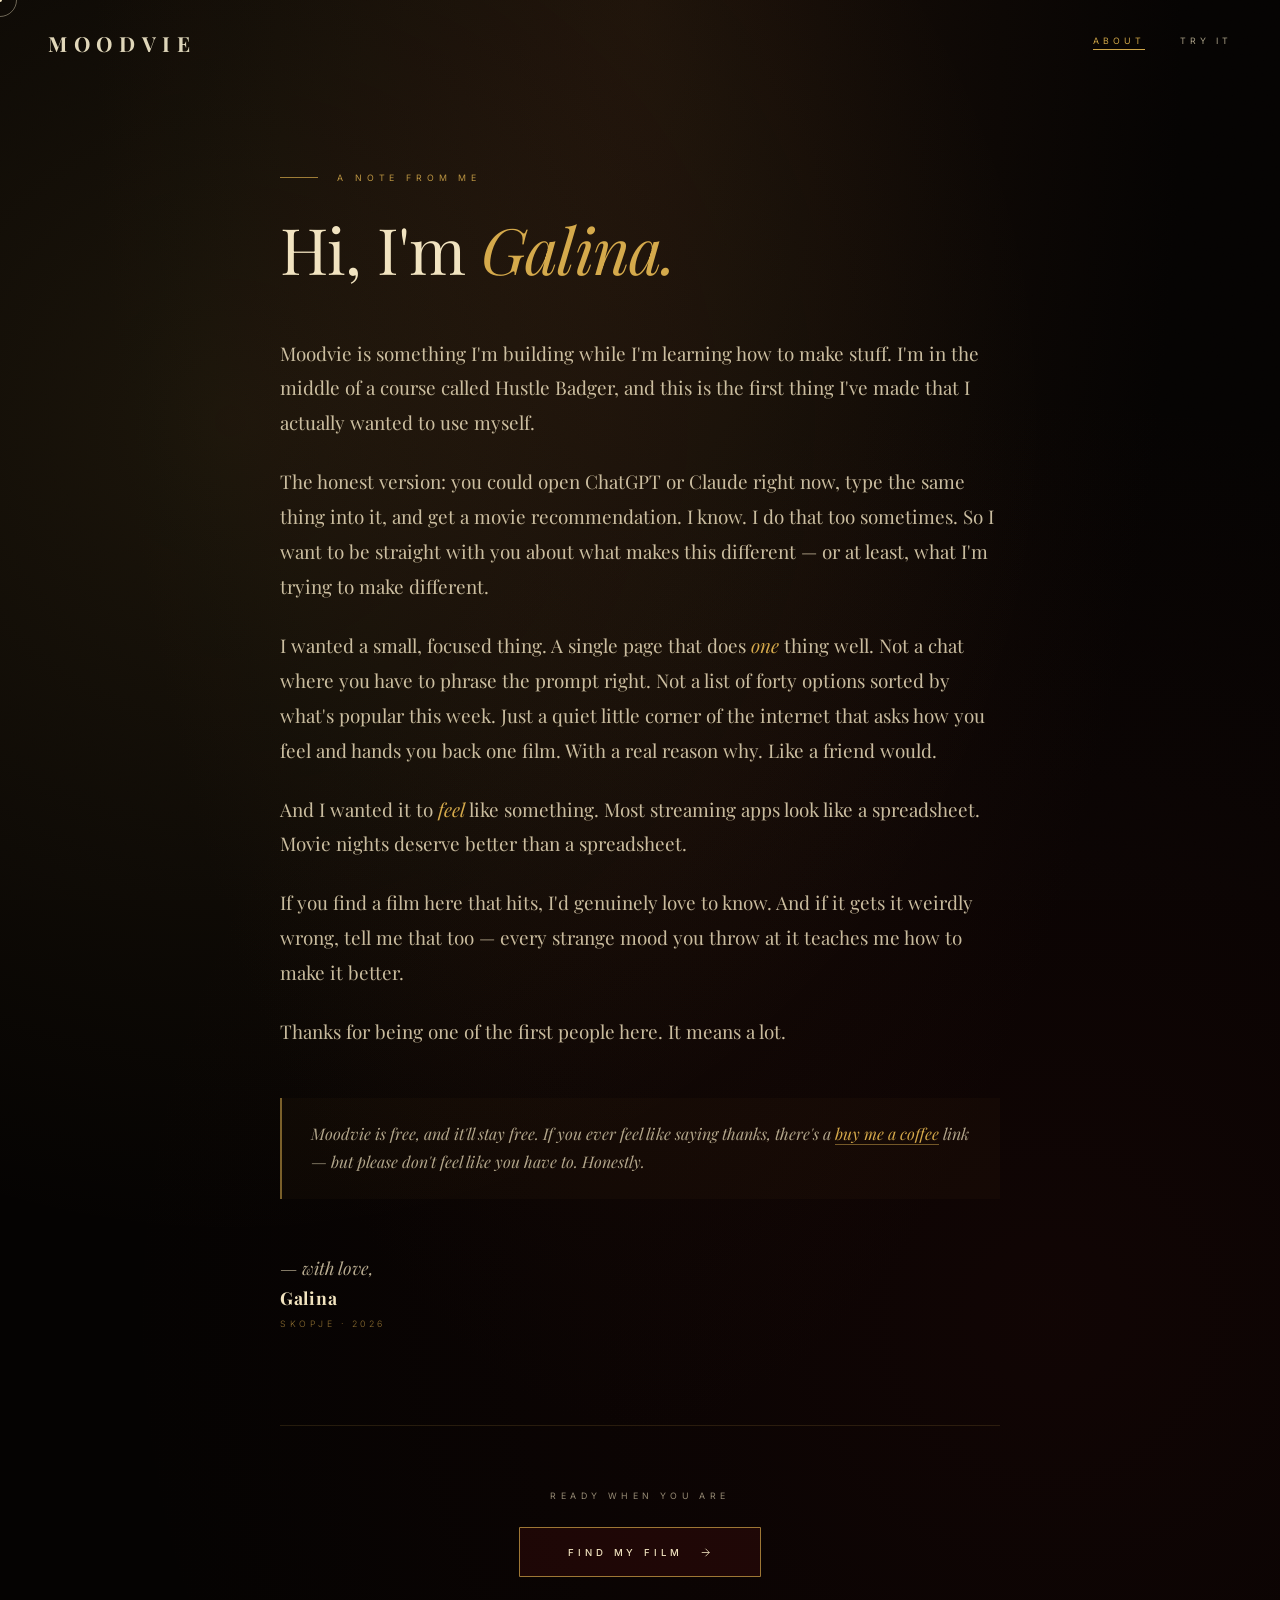
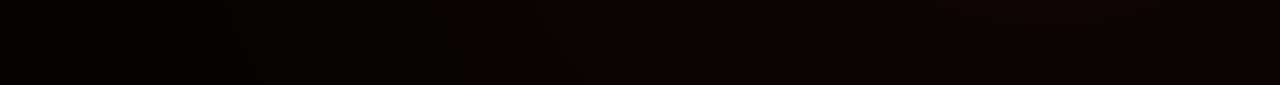
==== about.html @ 8b794652 "Initial commit — Moodvie: mood-based movie recommendations Cinematic landing page with 3D poster rin" ====
<!DOCTYPE html>
<html lang="en">
<head>
  <meta charset="UTF-8">
  <meta name="viewport" content="width=device-width, initial-scale=1.0">
  <title>About · Moodvie</title>
  <link rel="preconnect" href="https://fonts.googleapis.com">
  <link rel="preconnect" href="https://fonts.gstatic.com" crossorigin>
  <link href="https://fonts.googleapis.com/css2?family=Playfair+Display:ital,wght@0,400;0,700;0,900;1,400;1,700&family=Inter:wght@300;400;500;600&display=swap" rel="stylesheet">
  <style>
    *, *::before, *::after { box-sizing:border-box; margin:0; padding:0; }
    :root {
      --cream:  #f1e3bf;
      --gold:   #d4a84a;
      --amber:  #b4761e;
      --crimson:#7a1818;
      --ink:    #1a0f08;
      --deep:   #050302;
      --serif:  'Playfair Display', Georgia, serif;
      --sans:   'Inter', sans-serif;
    }
    html, body {
      width:100%;
      background:#050302;
      color:var(--cream);
      font-family:var(--sans);
      overflow-x:hidden;
      cursor:none;
      -webkit-font-smoothing:antialiased;
    }

    /* Custom cursor */
    .cursor {
      position:fixed; top:0; left:0;
      width:34px; height:34px;
      border:1px solid rgba(241,227,191,0.45); border-radius:50%;
      pointer-events:none; z-index:9999;
      transform:translate(-50%,-50%);
      mix-blend-mode:difference;
      transition:width .35s, height .35s, border-color .35s;
    }
    .cursor-dot {
      position:fixed; top:0; left:0;
      width:4px; height:4px;
      background:var(--cream); border-radius:50%;
      pointer-events:none; z-index:10000;
      transform:translate(-50%,-50%);
    }
    body:has(a:hover) .cursor { width:70px; height:70px; border-color:rgba(212,168,74,0.95); }

    /* Film grain */
    .grain {
      position:fixed; inset:0; z-index:9000; pointer-events:none; opacity:0.08;
      mix-blend-mode:overlay;
      background-image:url("data:image/svg+xml,%3Csvg viewBox='0 0 240 240' xmlns='http://www.w3.org/2000/svg'%3E%3Cfilter id='n'%3E%3CfeTurbulence type='fractalNoise' baseFrequency='1.1' numOctaves='3' stitchTiles='stitch'/%3E%3C/filter%3E%3Crect width='100%25' height='100%25' filter='url(%23n)'/%3E%3C/svg%3E");
      background-size:200px;
      animation:grain 1.4s steps(8) infinite;
    }
    @keyframes grain {
      0%,100%{transform:translate(0,0)}  20%{transform:translate(-3%,2%)}
      40%{transform:translate(2%,-3%)}    60%{transform:translate(-2%,3%)}
      80%{transform:translate(3%,-2%)}
    }

    /* Nav */
    .nav {
      position:fixed; top:0; left:0; right:0; z-index:100;
      padding:1.8rem 3rem;
      display:flex; align-items:center; justify-content:space-between;
      mix-blend-mode:difference;
    }
    .marquee {
      font-family:var(--serif); font-size:1.3rem; font-weight:700;
      letter-spacing:0.32em; text-transform:uppercase; color:var(--cream);
      text-decoration:none; cursor:none;
    }
    .nav-links { display:flex; align-items:center; gap:2.2rem; }
    .nav-link {
      font-family:var(--sans); font-size:0.55rem; font-weight:400;
      letter-spacing:0.45em; text-transform:uppercase;
      color:rgba(241,227,191,0.7);
      text-decoration:none; cursor:none;
      position:relative; padding-bottom:4px;
      transition:color .3s ease;
    }
    .nav-link.active { color:var(--gold); }
    .nav-link::after {
      content:''; position:absolute; left:0; right:0; bottom:0;
      height:1px; background:var(--gold);
      transform:scaleX(0); transform-origin:left;
      transition:transform .4s cubic-bezier(.22,1,.36,1);
    }
    .nav-link:hover { color:var(--cream); }
    .nav-link:hover::after { transform:scaleX(1); }
    .nav-link.active::after { transform:scaleX(1); }

    /* Note section */
    .note-section {
      min-height:100vh;
      padding:18vh 6vw 12vh;
      background:
        radial-gradient(ellipse at top, #1a0f08 0%, #050302 60%);
      position:relative; overflow:hidden;
    }
    .note-section::before {
      content:''; position:absolute; inset:0;
      background:
        radial-gradient(circle at 18% 25%, rgba(212,168,74,0.10), transparent 50%),
        radial-gradient(circle at 82% 78%, rgba(122,24,24,0.10), transparent 55%);
      pointer-events:none;
    }
    .note-inner {
      max-width:720px; margin:0 auto;
      position:relative; z-index:2;
    }
    .note-eyebrow {
      font-family:var(--sans); font-size:0.55rem; font-weight:400;
      letter-spacing:0.55em; text-transform:uppercase;
      color:rgba(212,168,74,0.85);
      display:inline-flex; align-items:center; gap:1.2rem;
      margin-bottom:2rem;
      opacity:0; transform:translateX(-20px);
      animation:fadeIn 0.9s 0.2s ease forwards;
    }
    .note-eyebrow::before { content:''; width:38px; height:1px; background:rgba(212,168,74,0.7); }

    .note-headline {
      font-family:var(--serif);
      font-size:clamp(2.4rem, 5vw, 4.2rem);
      font-weight:400; line-height:1.05; color:var(--cream);
      letter-spacing:-0.012em;
      margin-bottom:3.4rem;
      opacity:0; transform:translateY(30px);
      animation:fadeIn 1.1s 0.35s cubic-bezier(.22,1,.36,1) forwards;
    }
    .note-headline em { font-style:italic; color:var(--gold); }

    .note-body p {
      font-family:var(--serif);
      font-size:1.18rem; font-weight:400;
      line-height:1.85; color:rgba(241,227,191,0.82);
      margin-bottom:1.5rem;
      opacity:0; transform:translateY(20px);
      animation:fadeIn 1s ease forwards;
    }
    .note-body p:nth-child(1) { animation-delay:0.55s; }
    .note-body p:nth-child(2) { animation-delay:0.75s; }
    .note-body p:nth-child(3) { animation-delay:0.95s; }
    .note-body p:nth-child(4) { animation-delay:1.15s; }
    .note-body p:nth-child(5) { animation-delay:1.35s; }
    .note-body p:nth-child(6) { animation-delay:1.55s; }
    .note-body p:last-child { margin-bottom:0; }
    .note-body em { font-style:italic; color:var(--gold); }
    .note-body a {
      color:var(--gold); text-decoration:none;
      border-bottom:1px solid rgba(212,168,74,0.5);
      transition:border-color .3s;
    }
    .note-body a:hover { border-bottom-color:var(--gold); }

    .note-coffee {
      margin-top:3rem;
      padding:1.4rem 1.8rem;
      border-left:2px solid rgba(212,168,74,0.55);
      background:rgba(212,168,74,0.03);
      font-family:var(--serif); font-style:italic;
      font-size:1rem; line-height:1.75;
      color:rgba(241,227,191,0.72);
      opacity:0; transform:translateY(20px);
      animation:fadeIn 1s 1.7s ease forwards;
    }
    .note-coffee a {
      color:var(--gold); text-decoration:none;
      border-bottom:1px solid rgba(212,168,74,0.5);
      transition:border-color .3s;
    }
    .note-coffee a:hover { border-bottom-color:var(--gold); }

    .note-signature {
      margin-top:3.6rem;
      font-family:var(--serif); font-style:italic;
      font-size:1.1rem; color:rgba(241,227,191,0.75);
      opacity:0; transform:translateY(20px);
      animation:fadeIn 1s 1.9s ease forwards;
    }
    .note-signature .name {
      display:block; color:var(--cream); font-weight:700;
      margin-top:0.4rem; font-style:normal;
      letter-spacing:0.04em;
    }
    .note-signature .place {
      display:block;
      font-family:var(--sans); font-size:0.55rem; font-weight:300;
      letter-spacing:0.4em; text-transform:uppercase;
      color:rgba(212,168,74,0.65);
      margin-top:0.6rem; font-style:normal;
    }

    /* Bottom CTA back to app */
    .back-cta {
      text-align:center;
      margin-top:6rem;
      padding-top:4rem;
      border-top:1px solid rgba(212,168,74,0.15);
      opacity:0; transform:translateY(20px);
      animation:fadeIn 1s 2.1s ease forwards;
    }
    .back-cta p {
      font-family:var(--sans); font-size:0.55rem; font-weight:400;
      letter-spacing:0.5em; text-transform:uppercase;
      color:rgba(241,227,191,0.6);
      margin-bottom:1.6rem;
    }
    .enter-btn {
      display:inline-flex; align-items:center; gap:1rem;
      padding:1.1rem 3rem;
      border:1px solid rgba(212,168,74,0.7);
      background:rgba(122,24,24,0.18);
      color:var(--cream);
      font-family:var(--sans); font-size:0.6rem; font-weight:500;
      letter-spacing:0.4em; text-transform:uppercase;
      text-decoration:none; border-radius:1px;
      position:relative; overflow:hidden; cursor:none;
    }
    .enter-btn::before {
      content:''; position:absolute; inset:0;
      background:linear-gradient(90deg, var(--gold), var(--amber));
      transform:translateX(-101%);
      transition:transform .55s cubic-bezier(.4,0,.2,1);
    }
    .enter-btn:hover::before { transform:translateX(0); }
    .enter-btn:hover { color:var(--deep); border-color:var(--gold); }
    .enter-btn span, .enter-btn svg { position:relative; z-index:1; }

    @keyframes fadeIn {
      to { opacity:1; transform:translate(0,0); }
    }

    @media (max-width:780px) {
      .nav { padding:1.4rem 1.5rem; }
      .nav-links { gap:1.4rem; }
      .marquee { font-size:1rem; }
      .note-section { padding:14vh 5vw 10vh; }
      .note-body p { font-size:1.05rem; }
    }
  </style>
</head>
<body>

  <div class="cursor" id="cursor"></div>
  <div class="cursor-dot" id="dot"></div>
  <div class="grain"></div>

  <nav class="nav">
    <a class="marquee" href="landing.html">Moodvie</a>
    <div class="nav-links">
      <a class="nav-link active" href="about.html">About</a>
      <a class="nav-link" href="index.html">Try it</a>
    </div>
  </nav>

  <section class="note-section">
    <div class="note-inner">
      <p class="note-eyebrow">A note from me</p>
      <h2 class="note-headline">Hi, I'm <em>Galina.</em></h2>

      <div class="note-body">
        <p>Moodvie is something I'm building while I'm learning how to make stuff. I'm in the middle of a course called Hustle Badger, and this is the first thing I've made that I actually wanted to use myself.</p>

        <p>The honest version: you could open ChatGPT or Claude right now, type the same thing into it, and get a movie recommendation. I know. I do that too sometimes. So I want to be straight with you about what makes this different — or at least, what I'm trying to make different.</p>

        <p>I wanted a small, focused thing. A single page that does <em>one</em> thing well. Not a chat where you have to phrase the prompt right. Not a list of forty options sorted by what's popular this week. Just a quiet little corner of the internet that asks how you feel and hands you back one film. With a real reason why. Like a friend would.</p>

        <p>And I wanted it to <em>feel</em> like something. Most streaming apps look like a spreadsheet. Movie nights deserve better than a spreadsheet.</p>

        <p>If you find a film here that hits, I'd genuinely love to know. And if it gets it weirdly wrong, tell me that too — every strange mood you throw at it teaches me how to make it better.</p>

        <p>Thanks for being one of the first people here. It means a lot.</p>
      </div>

      <div class="note-coffee">
        Moodvie is free, and it'll stay free. If you ever feel like saying thanks, there's a <a href="#" id="coffeeLink">buy me a coffee</a> link — but please don't feel like you have to. Honestly.
      </div>

      <p class="note-signature">
        — with love,
        <span class="name">Galina</span>
        <span class="place">Skopje · 2026</span>
      </p>

      <div class="back-cta">
        <p>Ready when you are</p>
        <a class="enter-btn" href="index.html">
          <span>Find My Film</span>
          <svg viewBox="0 0 24 24" fill="none" stroke="currentColor" stroke-width="1.5" width="13" height="13">
            <path d="M5 12h14M12 5l7 7-7 7"/>
          </svg>
        </a>
      </div>
    </div>
  </section>

  <script>
    // Custom cursor
    const cursorEl = document.getElementById('cursor');
    const dotEl    = document.getElementById('dot');
    let mxRaw = 0, myRaw = 0, cx = 0, cy = 0;
    document.addEventListener('mousemove', e => {
      mxRaw = e.clientX; myRaw = e.clientY;
      dotEl.style.transform = `translate(${e.clientX}px, ${e.clientY}px) translate(-50%,-50%)`;
    });
    (function loopCursor() {
      cx += (mxRaw-cx)*0.14; cy += (myRaw-cy)*0.14;
      cursorEl.style.transform = `translate(${cx}px, ${cy}px) translate(-50%,-50%)`;
      requestAnimationFrame(loopCursor);
    })();
  </script>
</body>
</html>
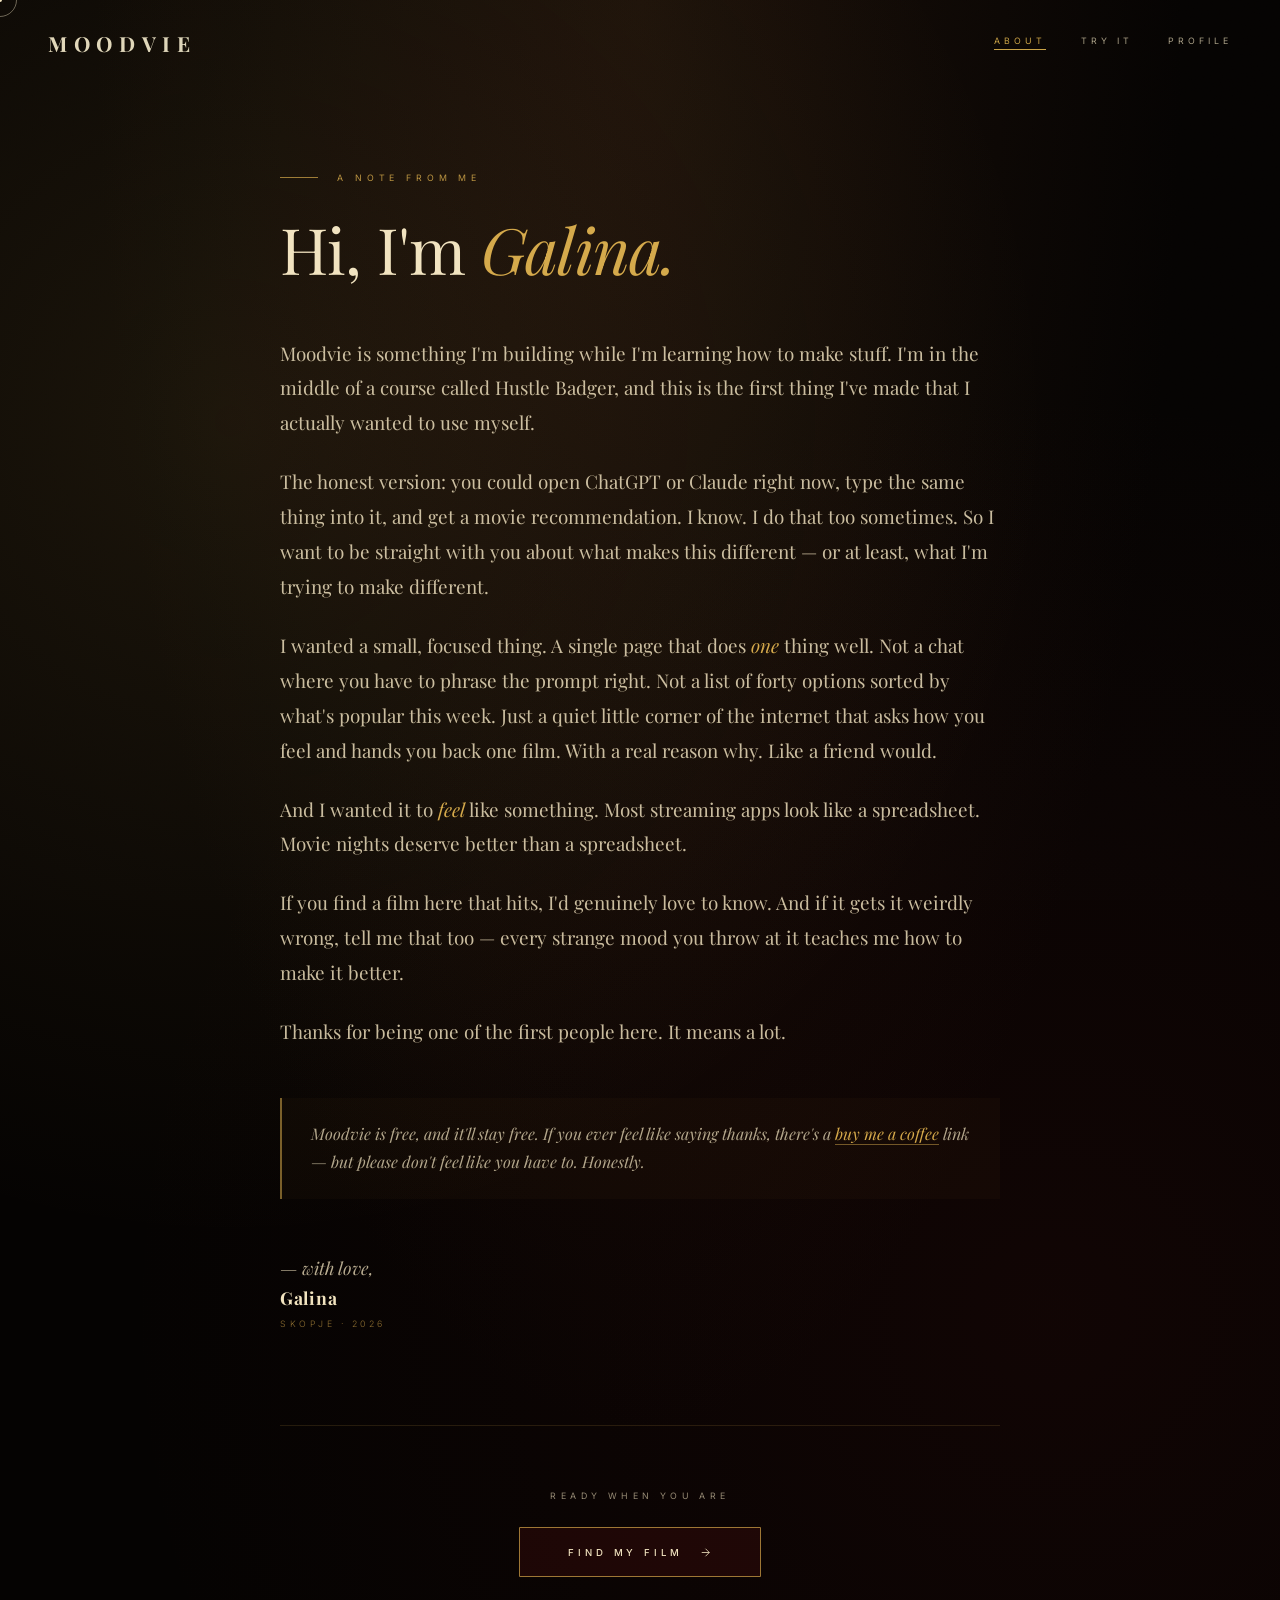
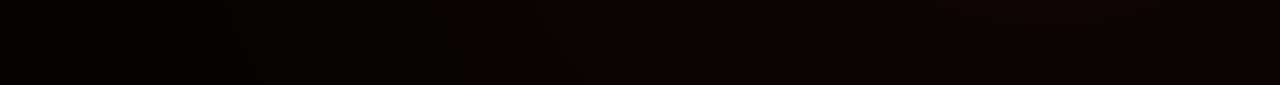
==== commit 24d5e846: "Add profile page with mood history, stats, share - Profile page with Google auth, avatar, mood histo" ====
--- a/about.html
+++ b/about.html
@@ -236,12 +236,20 @@
       to { opacity:1; transform:translate(0,0); }
     }
 
+    @media (hover:none), (pointer:coarse) {
+      html, body { cursor:auto; }
+      .cursor, .cursor-dot { display:none !important; }
+      a, button { cursor:auto; }
+    }
     @media (max-width:780px) {
       .nav { padding:1.4rem 1.5rem; }
-      .nav-links { gap:1.4rem; }
+      .nav-links { gap:1.2rem; }
       .marquee { font-size:1rem; }
       .note-section { padding:14vh 5vw 10vh; }
-      .note-body p { font-size:1.05rem; }
+      .note-headline { font-size:clamp(2rem, 6vw, 3rem); }
+      .note-body p { font-size:1rem; line-height:1.7; }
+      .note-coffee { font-size:0.9rem; }
+      .enter-btn { padding:1rem 2.5rem; font-size:0.55rem; }
     }
   </style>
 </head>
@@ -252,10 +260,11 @@
   <div class="grain"></div>
 
   <nav class="nav">
-    <a class="marquee" href="landing.html">Moodvie</a>
+    <a class="marquee" href="/">Moodvie</a>
     <div class="nav-links">
       <a class="nav-link active" href="about.html">About</a>
-      <a class="nav-link" href="index.html">Try it</a>
+      <a class="nav-link" href="app.html">Try it</a>
+      <a class="nav-link" href="profile.html">Profile</a>
     </div>
   </nav>
 
@@ -290,7 +299,7 @@
 
       <div class="back-cta">
         <p>Ready when you are</p>
-        <a class="enter-btn" href="index.html">
+        <a class="enter-btn" href="app.html">
           <span>Find My Film</span>
           <svg viewBox="0 0 24 24" fill="none" stroke="currentColor" stroke-width="1.5" width="13" height="13">
             <path d="M5 12h14M12 5l7 7-7 7"/>
